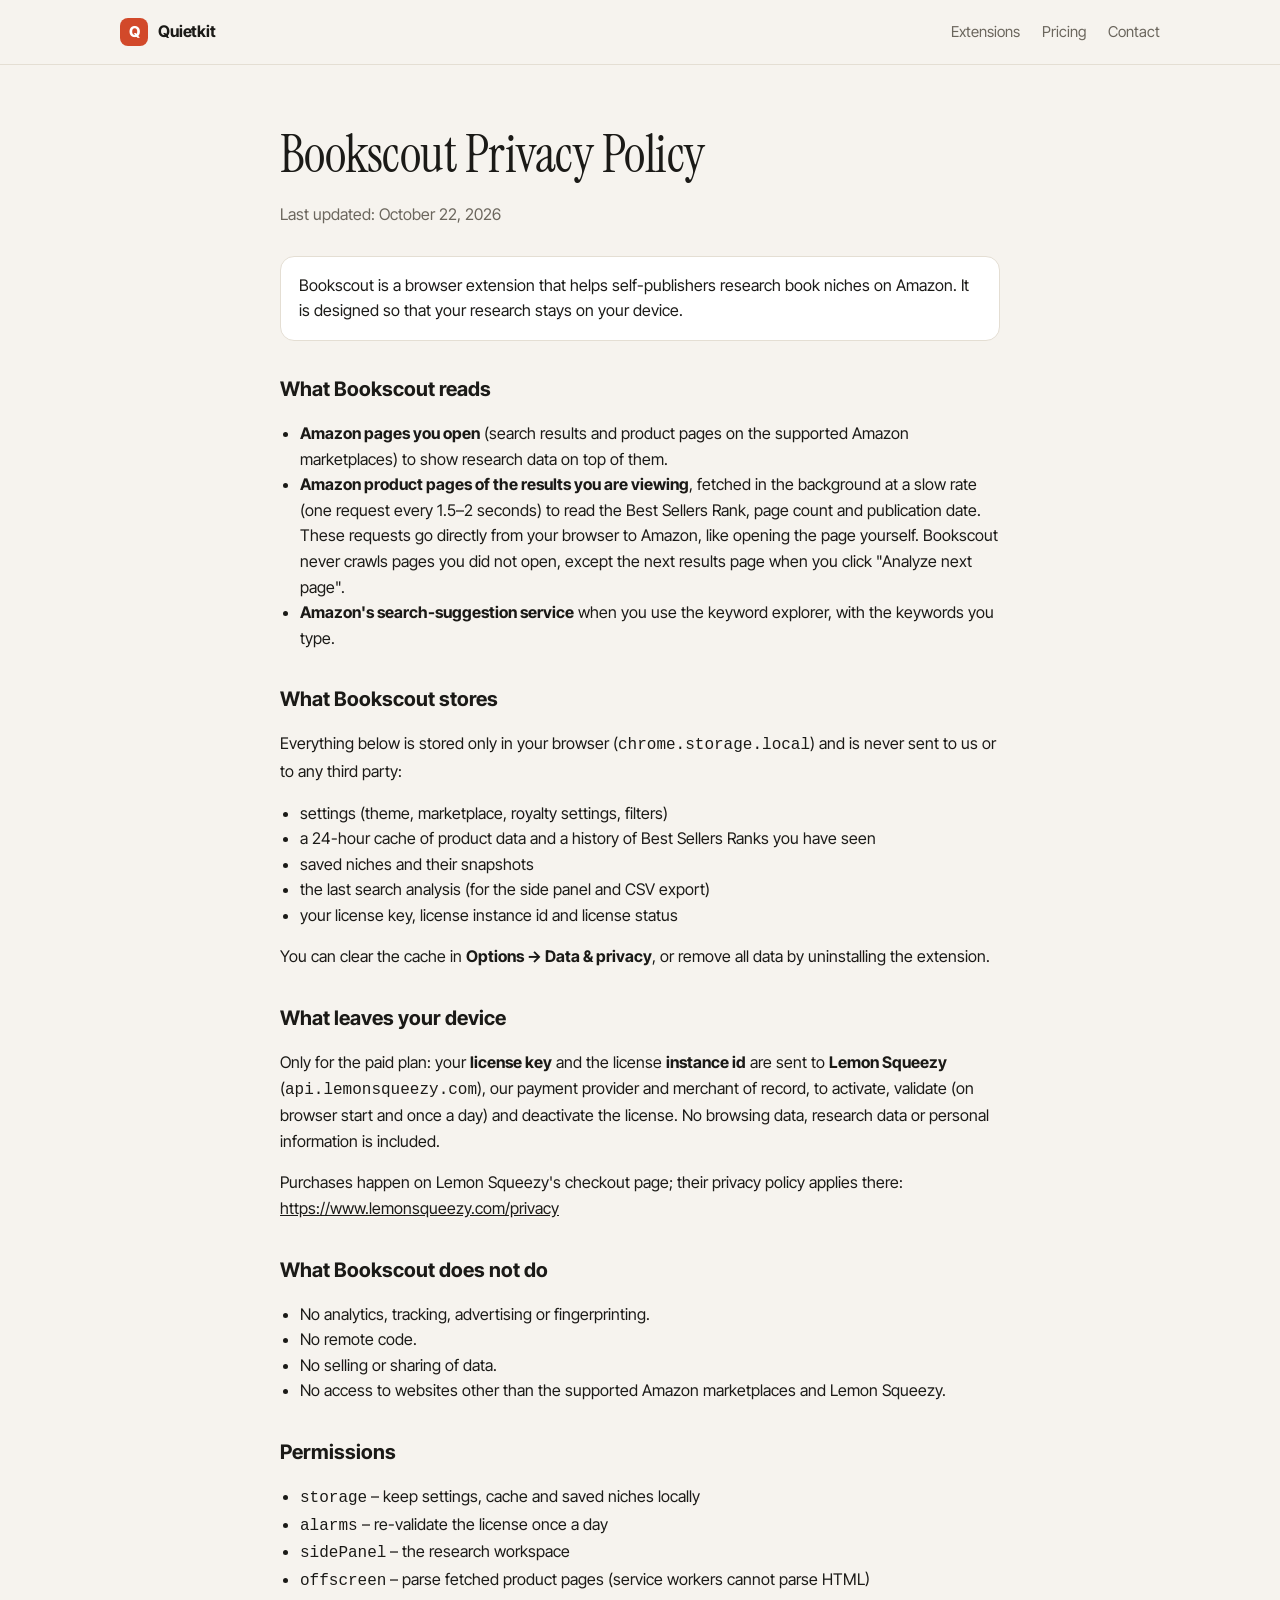
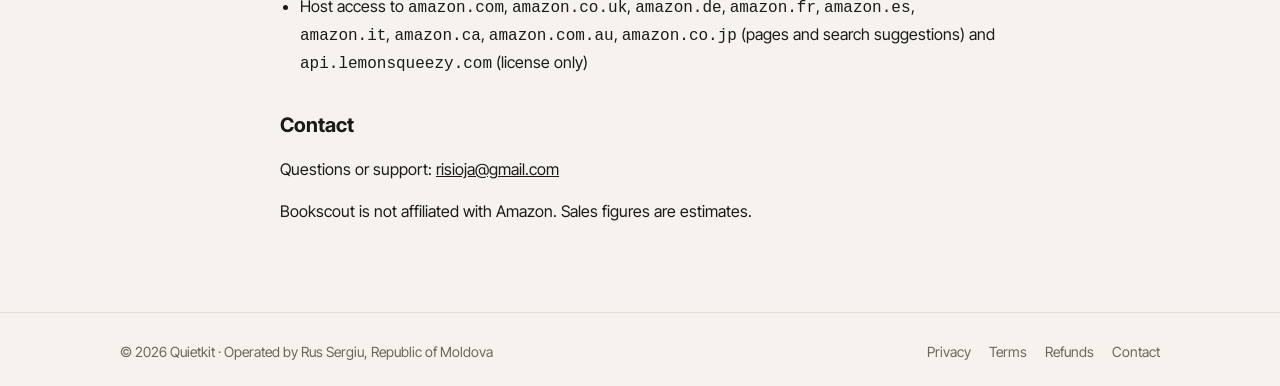
==== bookscout/privacy.html @ 42653270 "Add Bookscout privacy policy page" ====
<!doctype html>
<html lang="en">
<head>
  <meta charset="utf-8">
  <meta name="viewport" content="width=device-width, initial-scale=1">
  <title>Bookscout Privacy Policy — Quietkit</title>
  <link rel="preconnect" href="https://fonts.googleapis.com">
  <link rel="preconnect" href="https://fonts.gstatic.com" crossorigin>
  <link href="https://fonts.googleapis.com/css2?family=Instrument+Serif&family=Inter+Tight:wght@400;500;600;700;800&display=swap" rel="stylesheet">
  <link rel="stylesheet" href="../styles.css">
</head>
<body>
  <header class="site-header">
    <div class="wrap">
      <a class="brand" href="../index.html"><span class="brand-mark">Q</span>Quietkit</a>
      <nav class="nav"><a href="../index.html#extensions">Extensions</a><a href="../index.html#pricing">Pricing</a><a href="../index.html#contact">Contact</a></nav>
    </div>
  </header>

  <main class="legal">
    <h1>Bookscout Privacy Policy</h1>
    <p class="updated">Last updated: October 22, 2026</p>

    <div class="box">
      Bookscout is a browser extension that helps self-publishers research book niches on Amazon. It is designed so that your research stays on your device.
    </div>

    <h2>What Bookscout reads</h2>
    <ul>
      <li><strong>Amazon pages you open</strong> (search results and product pages on the supported Amazon marketplaces) to show research data on top of them.</li>
      <li><strong>Amazon product pages of the results you are viewing</strong>, fetched in the background at a slow rate (one request every 1.5–2 seconds) to read the Best Sellers Rank, page count and publication date. These requests go directly from your browser to Amazon, like opening the page yourself. Bookscout never crawls pages you did not open, except the next results page when you click "Analyze next page".</li>
      <li><strong>Amazon's search-suggestion service</strong> when you use the keyword explorer, with the keywords you type.</li>
    </ul>

    <h2>What Bookscout stores</h2>
    <p>Everything below is stored only in your browser (<code>chrome.storage.local</code>) and is never sent to us or to any third party:</p>
    <ul>
      <li>settings (theme, marketplace, royalty settings, filters)</li>
      <li>a 24-hour cache of product data and a history of Best Sellers Ranks you have seen</li>
      <li>saved niches and their snapshots</li>
      <li>the last search analysis (for the side panel and CSV export)</li>
      <li>your license key, license instance id and license status</li>
    </ul>
    <p>You can clear the cache in <strong>Options → Data &amp; privacy</strong>, or remove all data by uninstalling the extension.</p>

    <h2>What leaves your device</h2>
    <p>Only for the paid plan: your <strong>license key</strong> and the license <strong>instance id</strong> are sent to <strong>Lemon Squeezy</strong> (<code>api.lemonsqueezy.com</code>), our payment provider and merchant of record, to activate, validate (on browser start and once a day) and deactivate the license. No browsing data, research data or personal information is included.</p>
    <p>Purchases happen on Lemon Squeezy's checkout page; their privacy policy applies there: <a href="https://www.lemonsqueezy.com/privacy">https://www.lemonsqueezy.com/privacy</a></p>

    <h2>What Bookscout does not do</h2>
    <ul>
      <li>No analytics, tracking, advertising or fingerprinting.</li>
      <li>No remote code.</li>
      <li>No selling or sharing of data.</li>
      <li>No access to websites other than the supported Amazon marketplaces and Lemon Squeezy.</li>
    </ul>

    <h2>Permissions</h2>
    <ul>
      <li><code>storage</code> – keep settings, cache and saved niches locally</li>
      <li><code>alarms</code> – re-validate the license once a day</li>
      <li><code>sidePanel</code> – the research workspace</li>
      <li><code>offscreen</code> – parse fetched product pages (service workers cannot parse HTML)</li>
      <li>Host access to <code>amazon.com</code>, <code>amazon.co.uk</code>, <code>amazon.de</code>, <code>amazon.fr</code>, <code>amazon.es</code>, <code>amazon.it</code>, <code>amazon.ca</code>, <code>amazon.com.au</code>, <code>amazon.co.jp</code> (pages and search suggestions) and <code>api.lemonsqueezy.com</code> (license only)</li>
    </ul>

    <h2>Contact</h2>
    <p>Questions or support: <a href="mailto:risioja@gmail.com">risioja@gmail.com</a></p>
    <p>Bookscout is not affiliated with Amazon. Sales figures are estimates.</p>
  </main>

  <footer class="site-footer">
    <div class="wrap">
      <span>© 2026 Quietkit · Operated by Rus Sergiu, Republic of Moldova</span>
      <nav><a href="../privacy.html">Privacy</a><a href="../terms.html">Terms</a><a href="../refund.html">Refunds</a><a href="../index.html#contact">Contact</a></nav>
    </div>
  </footer>
</body>
</html>
---- styles.css ----
:root {
  --bg: #f6f3ee;
  --surface: #ffffff;
  --ink: #1b1a17;
  --muted: #6b665d;
  --line: #e4ded3;
  --accent: #d2492a;
  --accent-ink: #ffffff;
  --chip: #efe9df;
  --radius: 14px;
  --max: 1080px;
}
@media (prefers-color-scheme: dark) {
  :root {
    --bg: #141311;
    --surface: #1d1b18;
    --ink: #f1ece4;
    --muted: #a39d92;
    --line: #2f2c27;
    --accent: #ff6a45;
    --accent-ink: #141311;
    --chip: #27241f;
  }
}

* { box-sizing: border-box; }
html { scroll-behavior: smooth; }
body {
  margin: 0;
  background: var(--bg);
  color: var(--ink);
  font: 16px/1.6 "Inter Tight", system-ui, -apple-system, "Segoe UI", sans-serif;
  -webkit-font-smoothing: antialiased;
}
a { color: inherit; }
img { max-width: 100%; }

.wrap { max-width: var(--max); margin: 0 auto; padding: 0 20px; }

/* Header */
.site-header { border-bottom: 1px solid var(--line); }
.site-header .wrap {
  display: flex; align-items: center; justify-content: space-between;
  gap: 16px; height: 64px;
}
.brand { display: flex; align-items: center; gap: 10px; text-decoration: none; font-weight: 700; letter-spacing: -0.01em; }
.brand-mark {
  width: 28px; height: 28px; border-radius: 8px; background: var(--accent);
  display: grid; place-items: center; color: var(--accent-ink); font-size: 15px; font-weight: 800;
}
.nav { display: flex; gap: 22px; font-size: 15px; }
.nav a { text-decoration: none; color: var(--muted); }
.nav a:hover { color: var(--ink); }
@media (max-width: 560px) { .nav { gap: 14px; font-size: 14px; } .nav .hide-sm { display: none; } }

/* Hero */
.hero { padding: 72px 0 48px; }
.eyebrow { font-size: 13px; letter-spacing: 0.12em; text-transform: uppercase; color: var(--accent); font-weight: 600; }
.hero h1 {
  font-family: "Instrument Serif", Georgia, serif; font-weight: 400;
  font-size: clamp(40px, 7vw, 72px); line-height: 1.02; letter-spacing: -0.02em;
  margin: 12px 0 18px; max-width: 14ch;
}
.hero p { font-size: 19px; color: var(--muted); max-width: 56ch; margin: 0 0 28px; }
.pills { display: flex; flex-wrap: wrap; gap: 8px; list-style: none; padding: 0; margin: 0; }
.pills li { background: var(--chip); border-radius: 999px; padding: 6px 12px; font-size: 14px; }

/* Section */
section { padding: 40px 0 56px; }
.section-head { display: flex; align-items: baseline; justify-content: space-between; gap: 16px; margin-bottom: 22px; flex-wrap: wrap; }
.section-head h2 { font-family: "Instrument Serif", Georgia, serif; font-weight: 400; font-size: 38px; margin: 0; letter-spacing: -0.01em; }
.section-head p { margin: 0; color: var(--muted); }

/* Cards */
.grid { display: grid; grid-template-columns: repeat(auto-fill, minmax(300px, 1fr)); gap: 16px; }
.card {
  background: var(--surface); border: 1px solid var(--line); border-radius: var(--radius);
  padding: 22px; display: flex; flex-direction: column; gap: 12px;
}
.card-top { display: flex; align-items: center; gap: 12px; }
.icon {
  width: 42px; height: 42px; border-radius: 11px; flex: none;
  display: grid; place-items: center; font-weight: 800; font-size: 18px; color: #fff;
}
.card h3 { margin: 0; font-size: 19px; letter-spacing: -0.01em; }
.card .tag { font-size: 13px; color: var(--muted); }
.card p { margin: 0; color: var(--muted); font-size: 15px; }
.card ul { margin: 0; padding-left: 18px; font-size: 15px; }
.card ul li { margin: 2px 0; }
.price-row {
  margin-top: auto; padding-top: 14px; border-top: 1px dashed var(--line);
  display: flex; justify-content: space-between; align-items: center; gap: 10px; flex-wrap: wrap; font-size: 14px;
}
.price-row strong { font-size: 15px; }
.status { background: var(--chip); border-radius: 999px; padding: 4px 10px; font-size: 12px; color: var(--muted); white-space: nowrap; }

/* Pricing table */
.table-wrap { overflow-x: auto; border: 1px solid var(--line); border-radius: var(--radius); background: var(--surface); }
table { width: 100%; border-collapse: collapse; font-size: 15px; min-width: 560px; }
th, td { text-align: left; padding: 14px 16px; border-bottom: 1px solid var(--line); }
th { font-size: 13px; text-transform: uppercase; letter-spacing: 0.06em; color: var(--muted); font-weight: 600; }
tr:last-child td { border-bottom: 0; }
.note { color: var(--muted); font-size: 14px; margin-top: 14px; }

/* How it works */
.steps { display: grid; grid-template-columns: repeat(auto-fit, minmax(220px, 1fr)); gap: 16px; counter-reset: s; }
.step { background: var(--surface); border: 1px solid var(--line); border-radius: var(--radius); padding: 20px; }
.step::before {
  counter-increment: s; content: counter(s);
  display: inline-grid; place-items: center; width: 28px; height: 28px; border-radius: 50%;
  background: var(--accent); color: var(--accent-ink); font-weight: 700; font-size: 14px; margin-bottom: 10px;
}
.step h3 { margin: 0 0 6px; font-size: 17px; }
.step p { margin: 0; color: var(--muted); font-size: 15px; }

/* Contact */
.contact { background: var(--surface); border: 1px solid var(--line); border-radius: var(--radius); padding: 28px; }
.contact a.btn {
  display: inline-block; margin-top: 10px; background: var(--accent); color: var(--accent-ink);
  text-decoration: none; padding: 12px 18px; border-radius: 10px; font-weight: 600;
}

/* Legal pages */
.legal { max-width: 760px; padding: 48px 20px 72px; margin: 0 auto; }
.legal h1 { font-family: "Instrument Serif", Georgia, serif; font-weight: 400; font-size: clamp(36px, 6vw, 52px); margin: 0 0 6px; letter-spacing: -0.01em; }
.legal .updated { color: var(--muted); margin: 0 0 28px; }
.legal h2 { font-size: 20px; margin: 32px 0 8px; }
.legal p, .legal li { color: var(--ink); }
.legal ul { padding-left: 20px; }
.legal .box { background: var(--surface); border: 1px solid var(--line); border-radius: var(--radius); padding: 16px 18px; }

/* Footer */
.site-footer { border-top: 1px solid var(--line); padding: 28px 0 40px; color: var(--muted); font-size: 14px; }
.site-footer .wrap { display: flex; justify-content: space-between; gap: 16px; flex-wrap: wrap; }
.site-footer nav { display: flex; gap: 18px; flex-wrap: wrap; }
.site-footer a { text-decoration: none; }
.site-footer a:hover { color: var(--ink); }
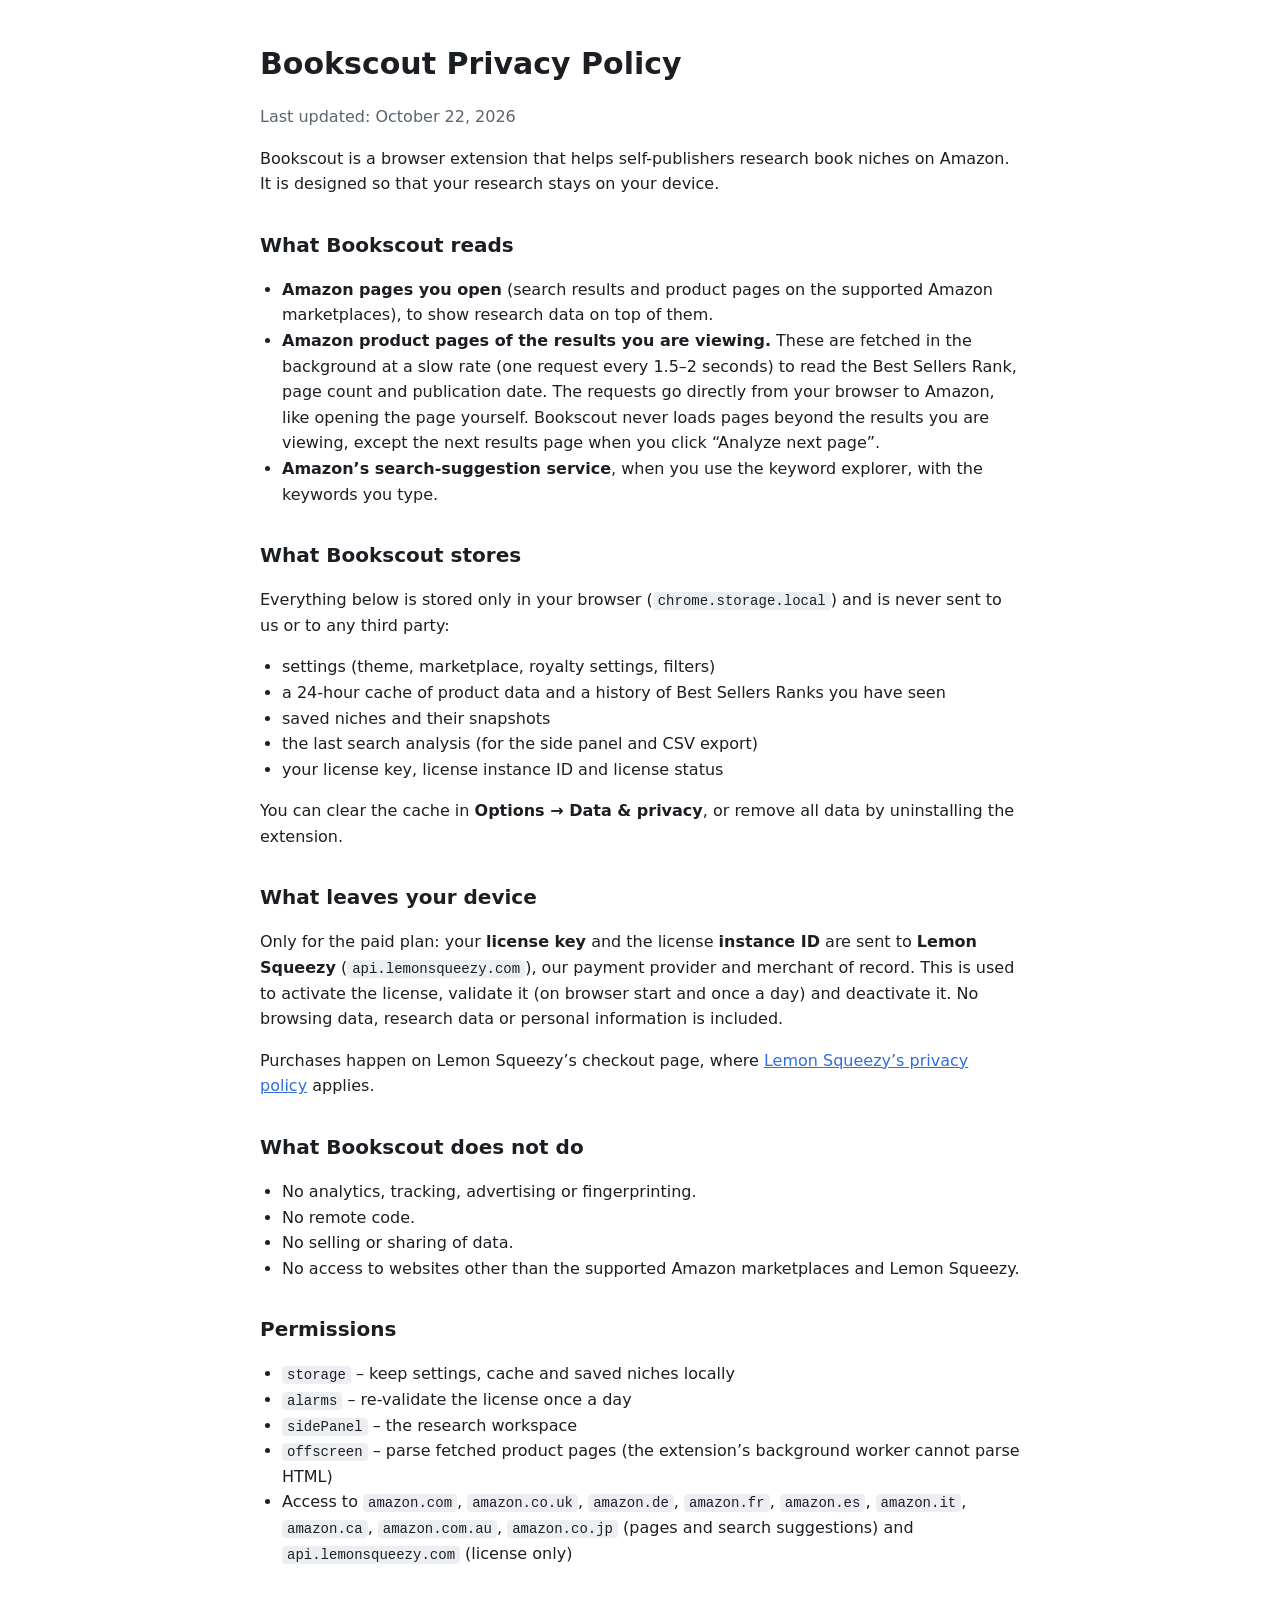
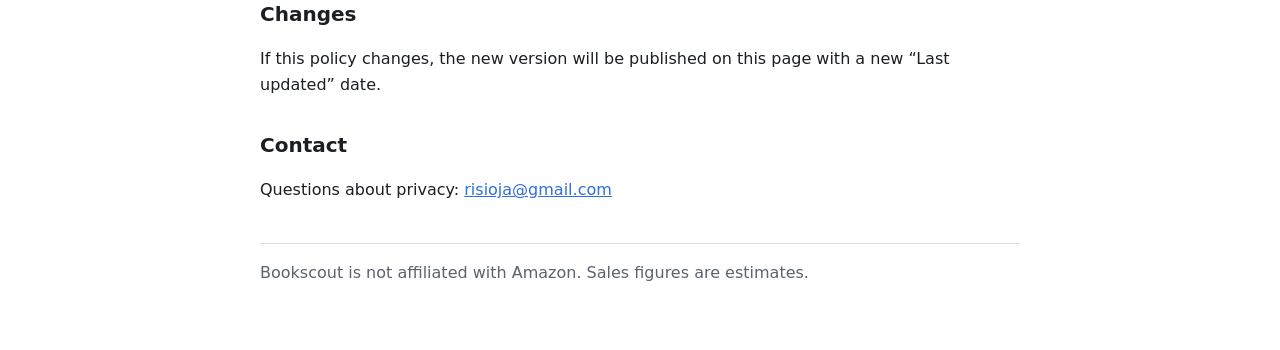
==== commit 9219bdf0: "Add files via upload" ====
--- a/bookscout/privacy.html
+++ b/bookscout/privacy.html
@@ -1,79 +1,76 @@
 <!doctype html>
 <html lang="en">
 <head>
-  <meta charset="utf-8">
-  <meta name="viewport" content="width=device-width, initial-scale=1">
-  <title>Bookscout Privacy Policy — Quietkit</title>
-  <link rel="preconnect" href="https://fonts.googleapis.com">
-  <link rel="preconnect" href="https://fonts.gstatic.com" crossorigin>
-  <link href="https://fonts.googleapis.com/css2?family=Instrument+Serif&family=Inter+Tight:wght@400;500;600;700;800&display=swap" rel="stylesheet">
-  <link rel="stylesheet" href="../styles.css">
+<meta charset="utf-8">
+<meta name="viewport" content="width=device-width, initial-scale=1">
+<title>Bookscout Privacy Policy</title>
+<style>
+  :root { --fg: #1b1f24; --muted: #5b6370; --bg: #ffffff; --accent: #2f6fdb; --border: #d9dde3; }
+  @media (prefers-color-scheme: dark) { :root { --fg: #e8eaed; --muted: #a0a7b3; --bg: #17191d; --accent: #6d9ef5; --border: #353a42; } }
+  body { margin: 0; background: var(--bg); color: var(--fg); font: 16px/1.6 system-ui, -apple-system, 'Segoe UI', Roboto, Arial, sans-serif; }
+  main { max-width: 760px; margin: 0 auto; padding: 40px 16px 64px; }
+  h1 { font-size: 30px; margin: 0 0 4px; }
+  h2 { font-size: 20px; margin: 32px 0 8px; }
+  .muted { color: var(--muted); }
+  a { color: var(--accent); }
+  code { font-size: 14px; background: color-mix(in srgb, var(--border) 50%, transparent); padding: 1px 5px; border-radius: 4px; }
+  ul { padding-left: 22px; }
+  footer { margin-top: 40px; padding-top: 16px; border-top: 1px solid var(--border); }
+</style>
 </head>
 <body>
-  <header class="site-header">
-    <div class="wrap">
-      <a class="brand" href="../index.html"><span class="brand-mark">Q</span>Quietkit</a>
-      <nav class="nav"><a href="../index.html#extensions">Extensions</a><a href="../index.html#pricing">Pricing</a><a href="../index.html#contact">Contact</a></nav>
-    </div>
-  </header>
+<main>
+  <h1>Bookscout Privacy Policy</h1>
+  <p class="muted">Last updated: October 22, 2026</p>
 
-  <main class="legal">
-    <h1>Bookscout Privacy Policy</h1>
-    <p class="updated">Last updated: October 22, 2026</p>
+  <p>Bookscout is a browser extension that helps self-publishers research book niches on Amazon. It is designed so that your research stays on your device.</p>
 
-    <div class="box">
-      Bookscout is a browser extension that helps self-publishers research book niches on Amazon. It is designed so that your research stays on your device.
-    </div>
+  <h2>What Bookscout reads</h2>
+  <ul>
+    <li><strong>Amazon pages you open</strong> (search results and product pages on the supported Amazon marketplaces), to show research data on top of them.</li>
+    <li><strong>Amazon product pages of the results you are viewing.</strong> These are fetched in the background at a slow rate (one request every 1.5–2 seconds) to read the Best Sellers Rank, page count and publication date. The requests go directly from your browser to Amazon, like opening the page yourself. Bookscout never loads pages beyond the results you are viewing, except the next results page when you click “Analyze next page”.</li>
+    <li><strong>Amazon’s search-suggestion service</strong>, when you use the keyword explorer, with the keywords you type.</li>
+  </ul>
 
-    <h2>What Bookscout reads</h2>
-    <ul>
-      <li><strong>Amazon pages you open</strong> (search results and product pages on the supported Amazon marketplaces) to show research data on top of them.</li>
-      <li><strong>Amazon product pages of the results you are viewing</strong>, fetched in the background at a slow rate (one request every 1.5–2 seconds) to read the Best Sellers Rank, page count and publication date. These requests go directly from your browser to Amazon, like opening the page yourself. Bookscout never crawls pages you did not open, except the next results page when you click "Analyze next page".</li>
-      <li><strong>Amazon's search-suggestion service</strong> when you use the keyword explorer, with the keywords you type.</li>
-    </ul>
+  <h2>What Bookscout stores</h2>
+  <p>Everything below is stored only in your browser (<code>chrome.storage.local</code>) and is never sent to us or to any third party:</p>
+  <ul>
+    <li>settings (theme, marketplace, royalty settings, filters)</li>
+    <li>a 24-hour cache of product data and a history of Best Sellers Ranks you have seen</li>
+    <li>saved niches and their snapshots</li>
+    <li>the last search analysis (for the side panel and CSV export)</li>
+    <li>your license key, license instance ID and license status</li>
+  </ul>
+  <p>You can clear the cache in <strong>Options → Data &amp; privacy</strong>, or remove all data by uninstalling the extension.</p>
 
-    <h2>What Bookscout stores</h2>
-    <p>Everything below is stored only in your browser (<code>chrome.storage.local</code>) and is never sent to us or to any third party:</p>
-    <ul>
-      <li>settings (theme, marketplace, royalty settings, filters)</li>
-      <li>a 24-hour cache of product data and a history of Best Sellers Ranks you have seen</li>
-      <li>saved niches and their snapshots</li>
-      <li>the last search analysis (for the side panel and CSV export)</li>
-      <li>your license key, license instance id and license status</li>
-    </ul>
-    <p>You can clear the cache in <strong>Options → Data &amp; privacy</strong>, or remove all data by uninstalling the extension.</p>
+  <h2>What leaves your device</h2>
+  <p>Only for the paid plan: your <strong>license key</strong> and the license <strong>instance ID</strong> are sent to <strong>Lemon Squeezy</strong> (<code>api.lemonsqueezy.com</code>), our payment provider and merchant of record. This is used to activate the license, validate it (on browser start and once a day) and deactivate it. No browsing data, research data or personal information is included.</p>
+  <p>Purchases happen on Lemon Squeezy’s checkout page, where <a href="https://www.lemonsqueezy.com/privacy">Lemon Squeezy’s privacy policy</a> applies.</p>
 
-    <h2>What leaves your device</h2>
-    <p>Only for the paid plan: your <strong>license key</strong> and the license <strong>instance id</strong> are sent to <strong>Lemon Squeezy</strong> (<code>api.lemonsqueezy.com</code>), our payment provider and merchant of record, to activate, validate (on browser start and once a day) and deactivate the license. No browsing data, research data or personal information is included.</p>
-    <p>Purchases happen on Lemon Squeezy's checkout page; their privacy policy applies there: <a href="https://www.lemonsqueezy.com/privacy">https://www.lemonsqueezy.com/privacy</a></p>
+  <h2>What Bookscout does not do</h2>
+  <ul>
+    <li>No analytics, tracking, advertising or fingerprinting.</li>
+    <li>No remote code.</li>
+    <li>No selling or sharing of data.</li>
+    <li>No access to websites other than the supported Amazon marketplaces and Lemon Squeezy.</li>
+  </ul>
 
-    <h2>What Bookscout does not do</h2>
-    <ul>
-      <li>No analytics, tracking, advertising or fingerprinting.</li>
-      <li>No remote code.</li>
-      <li>No selling or sharing of data.</li>
-      <li>No access to websites other than the supported Amazon marketplaces and Lemon Squeezy.</li>
-    </ul>
+  <h2>Permissions</h2>
+  <ul>
+    <li><code>storage</code> – keep settings, cache and saved niches locally</li>
+    <li><code>alarms</code> – re-validate the license once a day</li>
+    <li><code>sidePanel</code> – the research workspace</li>
+    <li><code>offscreen</code> – parse fetched product pages (the extension’s background worker cannot parse HTML)</li>
+    <li>Access to <code>amazon.com</code>, <code>amazon.co.uk</code>, <code>amazon.de</code>, <code>amazon.fr</code>, <code>amazon.es</code>, <code>amazon.it</code>, <code>amazon.ca</code>, <code>amazon.com.au</code>, <code>amazon.co.jp</code> (pages and search suggestions) and <code>api.lemonsqueezy.com</code> (license only)</li>
+  </ul>
 
-    <h2>Permissions</h2>
-    <ul>
-      <li><code>storage</code> – keep settings, cache and saved niches locally</li>
-      <li><code>alarms</code> – re-validate the license once a day</li>
-      <li><code>sidePanel</code> – the research workspace</li>
-      <li><code>offscreen</code> – parse fetched product pages (service workers cannot parse HTML)</li>
-      <li>Host access to <code>amazon.com</code>, <code>amazon.co.uk</code>, <code>amazon.de</code>, <code>amazon.fr</code>, <code>amazon.es</code>, <code>amazon.it</code>, <code>amazon.ca</code>, <code>amazon.com.au</code>, <code>amazon.co.jp</code> (pages and search suggestions) and <code>api.lemonsqueezy.com</code> (license only)</li>
-    </ul>
+  <h2>Changes</h2>
+  <p>If this policy changes, the new version will be published on this page with a new “Last updated” date.</p>
 
-    <h2>Contact</h2>
-    <p>Questions or support: <a href="mailto:risioja@gmail.com">risioja@gmail.com</a></p>
-    <p>Bookscout is not affiliated with Amazon. Sales figures are estimates.</p>
-  </main>
+  <h2>Contact</h2>
+  <p>Questions about privacy: <a href="mailto:risioja@gmail.com">risioja@gmail.com</a></p>
 
-  <footer class="site-footer">
-    <div class="wrap">
-      <span>© 2026 Quietkit · Operated by Rus Sergiu, Republic of Moldova</span>
-      <nav><a href="../privacy.html">Privacy</a><a href="../terms.html">Terms</a><a href="../refund.html">Refunds</a><a href="../index.html#contact">Contact</a></nav>
-    </div>
-  </footer>
+  <footer class="muted">Bookscout is not affiliated with Amazon. Sales figures are estimates.</footer>
+</main>
 </body>
 </html>
